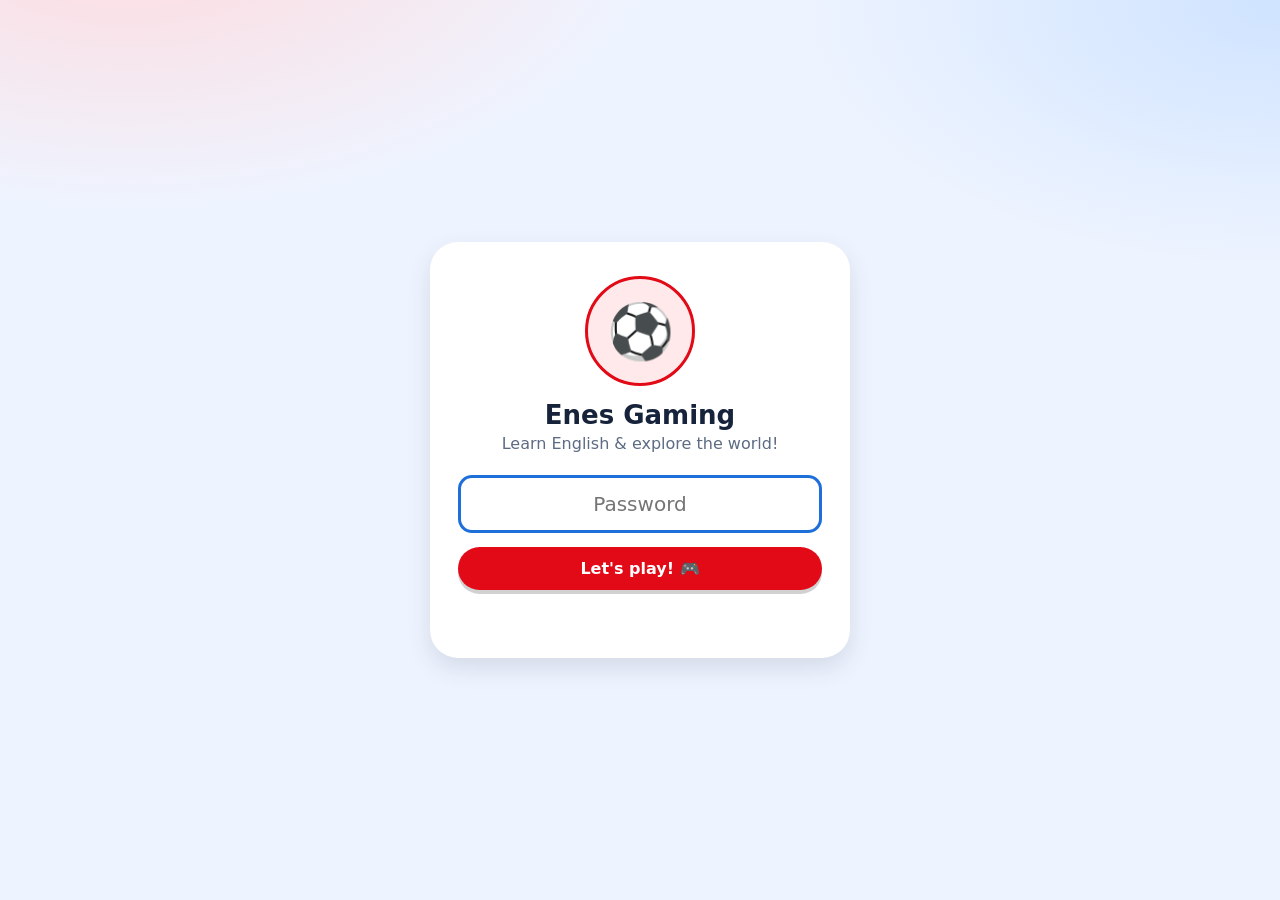
==== index.html @ 478f6887 "Add Enes Gaming: password-gated learning site with 3 games English vocabulary (Word Safari), flags &" ====
<!DOCTYPE html>
<html lang="en">
<head>
<meta charset="utf-8">
<meta name="viewport" content="width=device-width, initial-scale=1">
<title>Enes Gaming — Log in</title>
<link rel="icon" href="data:image/svg+xml,<svg xmlns='http://www.w3.org/2000/svg' viewBox='0 0 100 100'><text y='.9em' font-size='90'>🎮</text></svg>">
<link rel="stylesheet" href="assets/css/style.css">
</head>
<body>

<div class="login-wrap">
  <form class="login-card" id="loginForm" autocomplete="off">
    <img class="avatar" id="avatarImg" src="" alt="Player">
    <h1>Enes Gaming</h1>
    <p>Learn English &amp; explore the world!</p>

    <input type="password" id="pw" placeholder="Password" aria-label="Password" autofocus>
    <button class="btn red" type="submit" style="width:100%">Let's play! 🎮</button>

    <div class="error" id="err"></div>
  </form>
</div>

<script src="assets/js/config.js"></script>
<script src="assets/js/app.js"></script>
<script>
  // avatar with emoji fallback
  var img = document.getElementById("avatarImg");
  img.src = EG.cfg.avatar || "";
  img.onerror = function () {
    var d = document.createElement("div");
    d.className = "avatar";
    d.textContent = EG.cfg.avatarFallback || "🙂";
    img.replaceWith(d);
  };

  // already logged in? go straight in
  if (EG.Auth.isLoggedIn()) location.replace("hub.html");

  document.getElementById("loginForm").addEventListener("submit", function (e) {
    e.preventDefault();
    var pw = document.getElementById("pw").value;
    var err = document.getElementById("err");
    if (EG.Auth.check(pw)) {
      EG.Sound.good();
      EG.Auth.login();
      location.href = "hub.html";
    } else {
      err.textContent = "Oops! Wrong password. Try again 🔑";
      EG.Sound.bad();
      document.getElementById("pw").value = "";
      document.getElementById("pw").focus();
    }
  });
</script>
</body>
</html>
---- assets/css/style.css ----
/* ==================================================================
   Shared styles for Enes Gaming
   ================================================================== */
:root {
  --red: #e30a17;
  --red-dark: #b00812;
  --blue: #1e6fd9;
  --green: #2bb673;
  --yellow: #ffc531;
  --ink: #16233a;
  --muted: #5d6b83;
  --paper: #ffffff;
  --bg: #eef4ff;
  --line: #dbe4f5;
  --radius: 20px;
  --shadow: 0 10px 24px rgba(22, 35, 58, .12);
}

* { box-sizing: border-box; }

html, body { height: 100%; }

body {
  margin: 0;
  font-family: "Baloo 2", "Comic Sans MS", "Segoe UI", system-ui, sans-serif;
  color: var(--ink);
  background:
    radial-gradient(900px 500px at 10% -10%, #ffd9dc 0%, transparent 60%),
    radial-gradient(900px 500px at 100% 0%, #cfe3ff 0%, transparent 55%),
    var(--bg);
  min-height: 100%;
  -webkit-text-size-adjust: 100%;
}

.wrap {
  width: min(1000px, 94vw);
  margin: 0 auto;
  padding: 18px 0 60px;
}

/* ---------- top bar ---------- */
.topbar {
  display: flex;
  align-items: center;
  gap: 14px;
  padding: 12px 16px;
  background: var(--paper);
  border-radius: var(--radius);
  box-shadow: var(--shadow);
  margin-bottom: 22px;
}

.topbar h1 {
  font-size: 20px;
  margin: 0;
  flex: 1;
  line-height: 1.2;
}

.topbar h1 small {
  display: block;
  font-size: 13px;
  font-weight: 400;
  color: var(--muted);
}

.avatar {
  width: 52px;
  height: 52px;
  border-radius: 50%;
  object-fit: cover;
  border: 3px solid var(--red);
  background: #ffe9ea;
  display: grid;
  place-items: center;
  font-size: 26px;
  flex: none;
}

/* ---------- buttons ---------- */
.btn {
  font: inherit;
  font-weight: 700;
  border: none;
  cursor: pointer;
  padding: 12px 20px;
  border-radius: 999px;
  background: var(--blue);
  color: #fff;
  box-shadow: 0 4px 0 rgba(0, 0, 0, .18);
  transition: transform .08s ease, filter .15s ease;
  text-decoration: none;
  display: inline-block;
}

.btn:hover { filter: brightness(1.06); }
.btn:active { transform: translateY(3px); box-shadow: 0 1px 0 rgba(0, 0, 0, .18); }
.btn.red { background: var(--red); }
.btn.green { background: var(--green); }
.btn.ghost { background: #fff; color: var(--ink); box-shadow: 0 0 0 2px var(--line) inset; }

/* ---------- cards ---------- */
.card {
  background: var(--paper);
  border-radius: var(--radius);
  box-shadow: var(--shadow);
  padding: 22px;
}

.grid {
  display: grid;
  grid-template-columns: repeat(auto-fit, minmax(260px, 1fr));
  gap: 18px;
}

.game-card {
  background: var(--paper);
  border-radius: var(--radius);
  box-shadow: var(--shadow);
  padding: 22px;
  text-align: center;
  text-decoration: none;
  color: inherit;
  display: block;
  transition: transform .12s ease;
  border: 3px solid transparent;
}

.game-card:hover { transform: translateY(-4px); border-color: var(--yellow); }
.game-card .emoji { font-size: 54px; line-height: 1; }
.game-card h2 { margin: 10px 0 6px; font-size: 22px; }
.game-card p { margin: 0 0 14px; color: var(--muted); font-size: 15px; }
.game-card.soon { opacity: .55; pointer-events: none; }

/* ---------- score strip ---------- */
.hud {
  display: flex;
  gap: 10px;
  flex-wrap: wrap;
  align-items: center;
  margin-bottom: 18px;
}

.pill {
  background: #fff;
  border-radius: 999px;
  padding: 8px 16px;
  font-weight: 700;
  box-shadow: var(--shadow);
  font-size: 15px;
}

.bar {
  flex: 1;
  min-width: 120px;
  height: 14px;
  background: #fff;
  border-radius: 999px;
  overflow: hidden;
  box-shadow: var(--shadow);
}

.bar > i {
  display: block;
  height: 100%;
  width: 0;
  background: linear-gradient(90deg, var(--green), var(--yellow));
  transition: width .35s ease;
}

/* ---------- answer options ---------- */
.options {
  display: grid;
  grid-template-columns: repeat(auto-fit, minmax(200px, 1fr));
  gap: 14px;
  margin-top: 20px;
}

.opt {
  font: inherit;
  font-weight: 700;
  font-size: 20px;
  padding: 18px 10px;
  border-radius: 16px;
  border: 3px solid var(--line);
  background: #fff;
  cursor: pointer;
  transition: transform .08s ease, background .2s ease, border-color .2s ease;
}

.opt:hover:not(:disabled) { border-color: var(--blue); transform: translateY(-2px); }
.opt.correct { background: #d9f7e8; border-color: var(--green); }
.opt.wrong { background: #ffe0e2; border-color: var(--red); }
.opt:disabled { cursor: default; }

/* ---------- prompt area ---------- */
.prompt { text-align: center; }
.prompt .big-emoji { font-size: 92px; line-height: 1.1; }
.prompt h2 { margin: 8px 0 0; font-size: 26px; }
.prompt p.hint { color: var(--muted); margin: 6px 0 0; font-size: 16px; }

.flag-img {
  width: min(320px, 80%);
  border-radius: 12px;
  box-shadow: var(--shadow);
  border: 3px solid #fff;
}

/* ---------- feedback ---------- */
.feedback {
  text-align: center;
  font-size: 22px;
  font-weight: 800;
  min-height: 34px;
  margin-top: 16px;
}

.feedback.good { color: var(--green); }
.feedback.bad { color: var(--red); }

/* ---------- login ---------- */
.login-wrap {
  min-height: 100vh;
  display: grid;
  place-items: center;
  padding: 20px;
}

.login-card {
  background: var(--paper);
  border-radius: 28px;
  box-shadow: var(--shadow);
  padding: 34px 28px;
  width: min(420px, 92vw);
  text-align: center;
}

.login-card .avatar { width: 110px; height: 110px; font-size: 54px; margin: 0 auto 14px; }
.login-card h1 { margin: 0 0 4px; font-size: 26px; }
.login-card p { color: var(--muted); margin: 0 0 22px; }

.login-card input {
  font: inherit;
  font-size: 20px;
  width: 100%;
  padding: 14px 16px;
  border-radius: 14px;
  border: 3px solid var(--line);
  text-align: center;
  margin-bottom: 14px;
}

.login-card input:focus { outline: none; border-color: var(--blue); }

.error {
  color: var(--red);
  font-weight: 700;
  min-height: 24px;
  margin-top: 10px;
}

/* ---------- world map game ---------- */
.map-box {
  background: #cfe8ff;
  border-radius: 18px;
  padding: 8px;
  box-shadow: var(--shadow);
}

.map-box svg { width: 100%; height: auto; display: block; }

.continent {
  fill: #8ed08a;
  stroke: #ffffff;
  stroke-width: 2;
  cursor: pointer;
  transition: fill .15s ease;
}

.continent:hover { fill: #6fc06b; }
.continent.correct { fill: var(--green); }
.continent.wrong { fill: #ef8b90; }
.continent.locked { cursor: default; }

/* ---------- misc ---------- */
.center { text-align: center; }
.mt { margin-top: 20px; }
.footer-note { text-align: center; color: var(--muted); font-size: 13px; margin-top: 26px; }

@media (max-width: 520px) {
  .prompt .big-emoji { font-size: 72px; }
  .opt { font-size: 18px; padding: 16px 8px; }
}
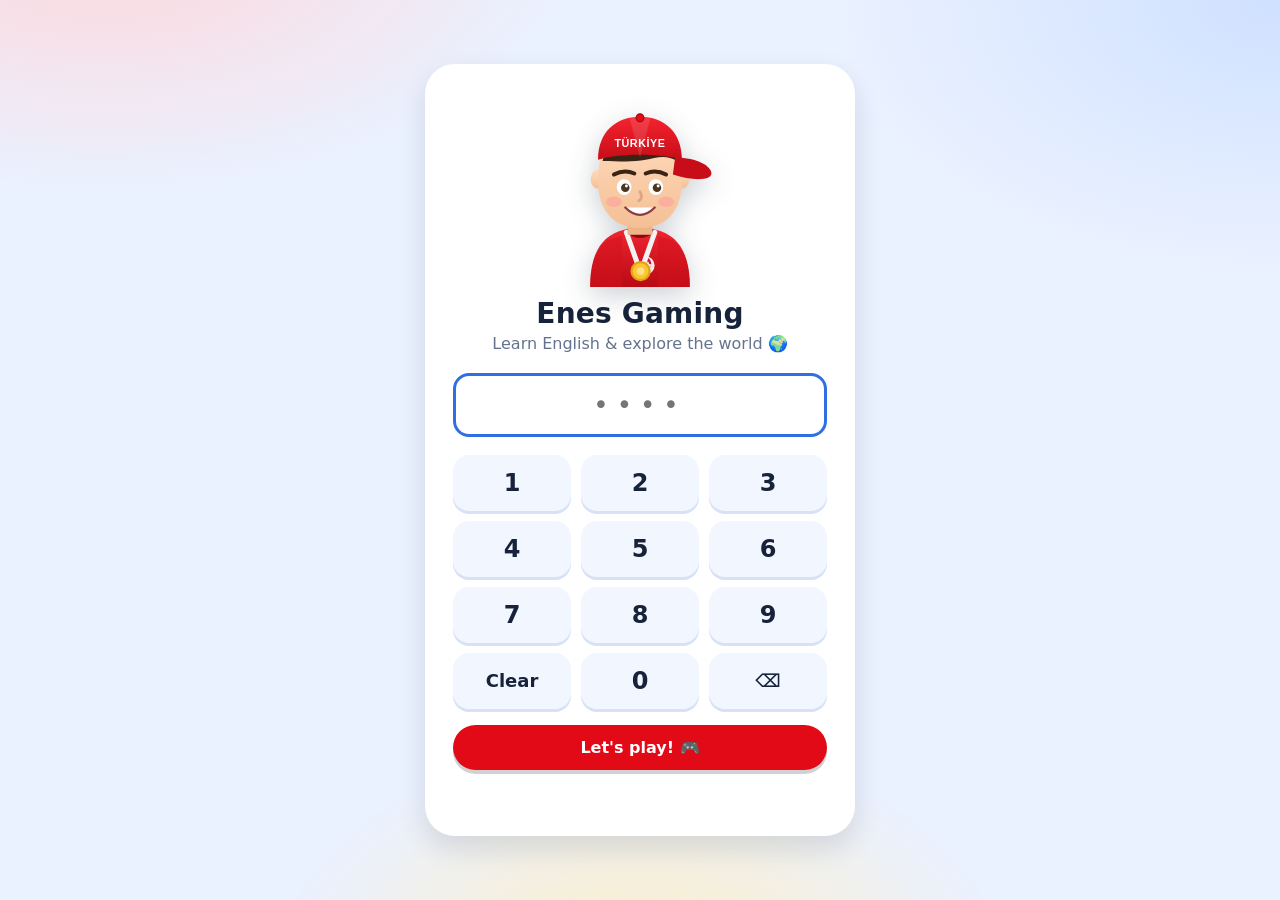
==== commit 52254257: "Real maps, progress tracking, mascot and a new Türkiye game - Maps now use real boundaries: Natural " ====
--- a/index.html
+++ b/index.html
@@ -11,13 +11,29 @@
 
 <div class="login-wrap">
   <form class="login-card" id="loginForm" autocomplete="off">
-    <img class="avatar" id="avatarImg" src="" alt="Player">
+    <img class="mascot lg" id="mascot" src="assets/img/mascot.svg" alt="Mascot">
     <h1>Enes Gaming</h1>
-    <p>Learn English &amp; explore the world!</p>
+    <p class="sub">Learn English &amp; explore the world 🌍</p>
 
-    <input type="password" id="pw" placeholder="Password" aria-label="Password" autofocus>
+    <input type="password" id="pw" inputmode="numeric" maxlength="8"
+           placeholder="••••" aria-label="Password" autofocus>
+
+    <div class="keypad" id="keypad">
+      <button type="button" data-k="1">1</button>
+      <button type="button" data-k="2">2</button>
+      <button type="button" data-k="3">3</button>
+      <button type="button" data-k="4">4</button>
+      <button type="button" data-k="5">5</button>
+      <button type="button" data-k="6">6</button>
+      <button type="button" data-k="7">7</button>
+      <button type="button" data-k="8">8</button>
+      <button type="button" data-k="9">9</button>
+      <button type="button" class="wide" data-k="clear">Clear</button>
+      <button type="button" data-k="0">0</button>
+      <button type="button" class="wide" data-k="del">⌫</button>
+    </div>
+
     <button class="btn red" type="submit" style="width:100%">Let's play! 🎮</button>
-
     <div class="error" id="err"></div>
   </form>
 </div>
@@ -25,32 +41,37 @@
 <script src="assets/js/config.js"></script>
 <script src="assets/js/app.js"></script>
 <script>
-  // avatar with emoji fallback
-  var img = document.getElementById("avatarImg");
-  img.src = EG.cfg.avatar || "";
-  img.onerror = function () {
-    var d = document.createElement("div");
-    d.className = "avatar";
-    d.textContent = EG.cfg.avatarFallback || "🙂";
-    img.replaceWith(d);
-  };
+  var pw = document.getElementById("pw");
+  var err = document.getElementById("err");
+  var mascot = document.getElementById("mascot");
 
-  // already logged in? go straight in
   if (EG.Auth.isLoggedIn()) location.replace("hub.html");
+
+  document.getElementById("keypad").addEventListener("click", function (e) {
+    var b = e.target.closest("button");
+    if (!b) return;
+    var k = b.dataset.k;
+    if (k === "clear") pw.value = "";
+    else if (k === "del") pw.value = pw.value.slice(0, -1);
+    else if (pw.value.length < 8) pw.value += k;
+    EG.Sound.init();
+    err.textContent = "";
+    pw.focus();
+  });
 
   document.getElementById("loginForm").addEventListener("submit", function (e) {
     e.preventDefault();
-    var pw = document.getElementById("pw").value;
-    var err = document.getElementById("err");
-    if (EG.Auth.check(pw)) {
+    if (EG.Auth.check(pw.value)) {
       EG.Sound.good();
+      mascot.classList.add("cheer");
       EG.Auth.login();
-      location.href = "hub.html";
+      setTimeout(function () { location.href = "hub.html"; }, 380);
     } else {
-      err.textContent = "Oops! Wrong password. Try again 🔑";
+      err.textContent = "Oops! Wrong password 🔑";
       EG.Sound.bad();
-      document.getElementById("pw").value = "";
-      document.getElementById("pw").focus();
+      mascot.classList.remove("sad"); void mascot.offsetWidth; mascot.classList.add("sad");
+      pw.value = "";
+      pw.focus();
     }
   });
 </script>
--- a/assets/css/style.css
+++ b/assets/css/style.css
@@ -1,42 +1,48 @@
 /* ==================================================================
-   Shared styles for Enes Gaming
+   Enes Gaming - shared styles
    ================================================================== */
 :root {
   --red: #e30a17;
   --red-dark: #b00812;
-  --blue: #1e6fd9;
-  --green: #2bb673;
+  --blue: #2f6fe4;
+  --purple: #7b5cf0;
+  --green: #22b573;
   --yellow: #ffc531;
+  --orange: #ff8a3d;
   --ink: #16233a;
-  --muted: #5d6b83;
+  --muted: #64738d;
   --paper: #ffffff;
-  --bg: #eef4ff;
-  --line: #dbe4f5;
-  --radius: 20px;
-  --shadow: 0 10px 24px rgba(22, 35, 58, .12);
+  --bg: #eaf1ff;
+  --line: #dde5f5;
+  --radius: 22px;
+  --shadow: 0 12px 28px rgba(22, 35, 58, .13);
+  --shadow-sm: 0 6px 14px rgba(22, 35, 58, .10);
 }
 
 * { box-sizing: border-box; }
 
+/* elements with the hidden attribute must always stay hidden, even when a
+   rule below gives them display:grid / display:flex */
+[hidden] { display: none !important; }
 html, body { height: 100%; }
 
 body {
   margin: 0;
-  font-family: "Baloo 2", "Comic Sans MS", "Segoe UI", system-ui, sans-serif;
+  font-family: "Baloo 2", "Fredoka", "Comic Sans MS", "Segoe UI", system-ui, sans-serif;
   color: var(--ink);
   background:
-    radial-gradient(900px 500px at 10% -10%, #ffd9dc 0%, transparent 60%),
-    radial-gradient(900px 500px at 100% 0%, #cfe3ff 0%, transparent 55%),
+    radial-gradient(760px 420px at 8% -8%, #ffd6da 0%, transparent 62%),
+    radial-gradient(760px 460px at 100% 0%, #cfe1ff 0%, transparent 58%),
+    radial-gradient(620px 420px at 50% 110%, #ffeec2 0%, transparent 60%),
     var(--bg);
+  background-attachment: fixed;
   min-height: 100%;
   -webkit-text-size-adjust: 100%;
 }
 
-.wrap {
-  width: min(1000px, 94vw);
-  margin: 0 auto;
-  padding: 18px 0 60px;
-}
+.wrap { width: min(1040px, 94vw); margin: 0 auto; padding: 18px 0 60px; }
+
+h1, h2, h3 { letter-spacing: .2px; }
 
 /* ---------- top bar ---------- */
 .topbar {
@@ -44,46 +50,97 @@
   align-items: center;
   gap: 14px;
   padding: 12px 16px;
-  background: var(--paper);
+  background: rgba(255, 255, 255, .92);
+  backdrop-filter: blur(6px);
   border-radius: var(--radius);
   box-shadow: var(--shadow);
-  margin-bottom: 22px;
-}
-
-.topbar h1 {
-  font-size: 20px;
-  margin: 0;
-  flex: 1;
-  line-height: 1.2;
-}
-
-.topbar h1 small {
-  display: block;
-  font-size: 13px;
-  font-weight: 400;
-  color: var(--muted);
-}
+  margin-bottom: 20px;
+  position: sticky;
+  top: 10px;
+  z-index: 20;
+}
+
+.topbar h1 { font-size: 20px; margin: 0; flex: 1; line-height: 1.2; }
+.topbar h1 small { display: block; font-size: 13px; font-weight: 400; color: var(--muted); }
+.topbar .btn { padding: 10px 16px; font-size: 14px; }
 
 .avatar {
-  width: 52px;
-  height: 52px;
+  width: 54px; height: 54px;
   border-radius: 50%;
   object-fit: cover;
+  object-position: 50% 18%;
   border: 3px solid var(--red);
   background: #ffe9ea;
-  display: grid;
-  place-items: center;
+  display: grid; place-items: center;
   font-size: 26px;
   flex: none;
 }
 
+/* ---------- mascot ---------- */
+.mascot {
+  width: 130px;
+  filter: drop-shadow(0 8px 14px rgba(22, 35, 58, .22));
+  animation: bob 3.4s ease-in-out infinite;
+  user-select: none;
+  -webkit-user-drag: none;
+}
+
+.mascot.lg { width: 170px; }
+.mascot.cheer { animation: cheer .7s ease; }
+.mascot.sad { animation: shake .5s ease; }
+
+@keyframes bob { 0%, 100% { transform: translateY(0); } 50% { transform: translateY(-9px); } }
+@keyframes cheer {
+  0% { transform: scale(1) rotate(0); }
+  30% { transform: scale(1.12) rotate(-6deg); }
+  60% { transform: scale(1.12) rotate(6deg); }
+  100% { transform: scale(1) rotate(0); }
+}
+@keyframes shake {
+  0%, 100% { transform: translateX(0); }
+  25% { transform: translateX(-8px) rotate(-3deg); }
+  75% { transform: translateX(8px) rotate(3deg); }
+}
+
+@media (prefers-reduced-motion: reduce) {
+  .mascot, .mascot.cheer, .mascot.sad { animation: none; }
+}
+
+.speech {
+  position: relative;
+  background: #fff;
+  border: 3px solid var(--line);
+  border-radius: 18px;
+  padding: 12px 16px;
+  font-weight: 700;
+  font-size: 17px;
+  box-shadow: var(--shadow-sm);
+  max-width: 320px;
+}
+
+.speech::after {
+  content: "";
+  position: absolute;
+  left: -13px; top: 26px;
+  border: 10px solid transparent;
+  border-right-color: #fff;
+}
+
+.speech::before {
+  content: "";
+  position: absolute;
+  left: -18px; top: 25px;
+  border: 11px solid transparent;
+  border-right-color: var(--line);
+}
+
+.mascot-row { display: flex; align-items: center; gap: 16px; justify-content: center; flex-wrap: wrap; }
+
 /* ---------- buttons ---------- */
 .btn {
-  font: inherit;
-  font-weight: 700;
-  border: none;
-  cursor: pointer;
-  padding: 12px 20px;
+  font: inherit; font-weight: 800;
+  border: none; cursor: pointer;
+  padding: 13px 22px;
   border-radius: 999px;
   background: var(--blue);
   color: #fff;
@@ -93,25 +150,20 @@
   display: inline-block;
 }
 
-.btn:hover { filter: brightness(1.06); }
+.btn:hover { filter: brightness(1.07); }
 .btn:active { transform: translateY(3px); box-shadow: 0 1px 0 rgba(0, 0, 0, .18); }
 .btn.red { background: var(--red); }
 .btn.green { background: var(--green); }
-.btn.ghost { background: #fff; color: var(--ink); box-shadow: 0 0 0 2px var(--line) inset; }
+.btn.yellow { background: var(--yellow); color: #4a3200; }
+.btn.ghost { background: #fff; color: var(--ink); box-shadow: 0 0 0 2px var(--line) inset, 0 3px 0 rgba(0,0,0,.06); }
+.btn.sm { padding: 9px 16px; font-size: 14px; }
 
 /* ---------- cards ---------- */
-.card {
-  background: var(--paper);
-  border-radius: var(--radius);
-  box-shadow: var(--shadow);
-  padding: 22px;
-}
-
-.grid {
-  display: grid;
-  grid-template-columns: repeat(auto-fit, minmax(260px, 1fr));
-  gap: 18px;
-}
+.card { background: var(--paper); border-radius: var(--radius); box-shadow: var(--shadow); padding: 24px; }
+.card + .card { margin-top: 18px; }
+.card h3 { margin: 0 0 14px; font-size: 19px; }
+
+.grid { display: grid; grid-template-columns: repeat(auto-fit, minmax(250px, 1fr)); gap: 18px; }
 
 .game-card {
   background: var(--paper);
@@ -122,64 +174,46 @@
   text-decoration: none;
   color: inherit;
   display: block;
-  transition: transform .12s ease;
-  border: 3px solid transparent;
-}
-
-.game-card:hover { transform: translateY(-4px); border-color: var(--yellow); }
-.game-card .emoji { font-size: 54px; line-height: 1; }
-.game-card h2 { margin: 10px 0 6px; font-size: 22px; }
-.game-card p { margin: 0 0 14px; color: var(--muted); font-size: 15px; }
+  transition: transform .14s ease, box-shadow .14s ease;
+  border-top: 7px solid var(--blue);
+  position: relative;
+  overflow: hidden;
+}
+
+.game-card:hover { transform: translateY(-5px); box-shadow: 0 18px 34px rgba(22, 35, 58, .18); }
+.game-card .emoji { font-size: 56px; line-height: 1; }
+.game-card h2 { margin: 8px 0 6px; font-size: 22px; }
+.game-card p { margin: 0 0 14px; color: var(--muted); font-size: 15px; min-height: 44px; }
 .game-card.soon { opacity: .55; pointer-events: none; }
-
-/* ---------- score strip ---------- */
-.hud {
-  display: flex;
-  gap: 10px;
-  flex-wrap: wrap;
-  align-items: center;
-  margin-bottom: 18px;
-}
+.game-card.c-word { border-top-color: var(--orange); }
+.game-card.c-flag { border-top-color: var(--red); }
+.game-card.c-map { border-top-color: var(--green); }
+.game-card.c-stats { border-top-color: var(--purple); }
+
+.mini-stats { font-size: 13px; color: var(--muted); margin-top: 12px; }
+.mini-stats b { color: var(--ink); }
+
+/* ---------- HUD ---------- */
+.hud { display: flex; gap: 10px; flex-wrap: wrap; align-items: center; margin-bottom: 18px; }
 
 .pill {
   background: #fff;
   border-radius: 999px;
-  padding: 8px 16px;
-  font-weight: 700;
-  box-shadow: var(--shadow);
+  padding: 9px 16px;
+  font-weight: 800;
+  box-shadow: var(--shadow-sm);
   font-size: 15px;
-}
-
-.bar {
-  flex: 1;
-  min-width: 120px;
-  height: 14px;
-  background: #fff;
-  border-radius: 999px;
-  overflow: hidden;
-  box-shadow: var(--shadow);
-}
-
-.bar > i {
-  display: block;
-  height: 100%;
-  width: 0;
-  background: linear-gradient(90deg, var(--green), var(--yellow));
-  transition: width .35s ease;
-}
-
-/* ---------- answer options ---------- */
-.options {
-  display: grid;
-  grid-template-columns: repeat(auto-fit, minmax(200px, 1fr));
-  gap: 14px;
-  margin-top: 20px;
-}
+  white-space: nowrap;
+}
+
+.bar { flex: 1; min-width: 130px; height: 14px; background: #fff; border-radius: 999px; overflow: hidden; box-shadow: var(--shadow-sm); }
+.bar > i { display: block; height: 100%; width: 0; background: linear-gradient(90deg, var(--green), var(--yellow)); transition: width .35s ease; }
+
+/* ---------- answers ---------- */
+.options { display: grid; grid-template-columns: repeat(auto-fit, minmax(200px, 1fr)); gap: 14px; margin-top: 20px; }
 
 .opt {
-  font: inherit;
-  font-weight: 700;
-  font-size: 20px;
+  font: inherit; font-weight: 800; font-size: 20px;
   padding: 18px 10px;
   border-radius: 16px;
   border: 3px solid var(--line);
@@ -193,101 +227,184 @@
 .opt.wrong { background: #ffe0e2; border-color: var(--red); }
 .opt:disabled { cursor: default; }
 
-/* ---------- prompt area ---------- */
+/* ---------- prompt ---------- */
 .prompt { text-align: center; }
-.prompt .big-emoji { font-size: 92px; line-height: 1.1; }
+.prompt .big-emoji { font-size: 96px; line-height: 1.1; animation: pop .3s ease; }
 .prompt h2 { margin: 8px 0 0; font-size: 26px; }
 .prompt p.hint { color: var(--muted); margin: 6px 0 0; font-size: 16px; }
 
-.flag-img {
-  width: min(320px, 80%);
-  border-radius: 12px;
-  box-shadow: var(--shadow);
-  border: 3px solid #fff;
-}
-
-/* ---------- feedback ---------- */
-.feedback {
-  text-align: center;
-  font-size: 22px;
-  font-weight: 800;
-  min-height: 34px;
-  margin-top: 16px;
-}
-
+@keyframes pop { from { transform: scale(.6); opacity: 0; } to { transform: scale(1); opacity: 1; } }
+
+.flag-img { width: min(300px, 78%); border-radius: 12px; box-shadow: var(--shadow); border: 3px solid #fff; animation: pop .3s ease; }
+
+.feedback { text-align: center; font-size: 21px; font-weight: 800; min-height: 32px; margin-top: 16px; }
 .feedback.good { color: var(--green); }
 .feedback.bad { color: var(--red); }
 
 /* ---------- login ---------- */
-.login-wrap {
-  min-height: 100vh;
-  display: grid;
-  place-items: center;
-  padding: 20px;
-}
+.login-wrap { min-height: 100vh; display: grid; place-items: center; padding: 20px; }
 
 .login-card {
   background: var(--paper);
-  border-radius: 28px;
+  border-radius: 30px;
   box-shadow: var(--shadow);
-  padding: 34px 28px;
-  width: min(420px, 92vw);
+  padding: 30px 28px 34px;
+  width: min(430px, 92vw);
   text-align: center;
 }
 
-.login-card .avatar { width: 110px; height: 110px; font-size: 54px; margin: 0 auto 14px; }
-.login-card h1 { margin: 0 0 4px; font-size: 26px; }
-.login-card p { color: var(--muted); margin: 0 0 22px; }
+.login-card h1 { margin: 6px 0 4px; font-size: 28px; }
+.login-card p.sub { color: var(--muted); margin: 0 0 20px; }
 
 .login-card input {
-  font: inherit;
-  font-size: 20px;
-  width: 100%;
-  padding: 14px 16px;
-  border-radius: 14px;
-  border: 3px solid var(--line);
-  text-align: center;
-  margin-bottom: 14px;
+  font: inherit; font-size: 26px; letter-spacing: 8px;
+  width: 100%; padding: 14px 16px;
+  border-radius: 16px; border: 3px solid var(--line);
+  text-align: center; margin-bottom: 14px;
 }
 
 .login-card input:focus { outline: none; border-color: var(--blue); }
 
-.error {
-  color: var(--red);
-  font-weight: 700;
-  min-height: 24px;
-  margin-top: 10px;
-}
-
-/* ---------- world map game ---------- */
+.keypad { display: grid; grid-template-columns: repeat(3, 1fr); gap: 10px; margin: 4px 0 16px; }
+
+.keypad button {
+  font: inherit; font-size: 24px; font-weight: 800;
+  padding: 14px 0;
+  border-radius: 16px;
+  border: none;
+  background: #f2f6ff;
+  color: var(--ink);
+  cursor: pointer;
+  box-shadow: 0 3px 0 #d7e2f7;
+  transition: transform .07s ease;
+}
+
+.keypad button:active { transform: translateY(3px); box-shadow: none; }
+.keypad button.wide { grid-column: span 1; font-size: 18px; }
+
+.error { color: var(--red); font-weight: 800; min-height: 24px; margin-top: 8px; }
+
+/* ---------- maps (real boundaries, drawn from GeoJSON) ---------- */
 .map-box {
-  background: #cfe8ff;
+  background: linear-gradient(180deg, #d8ecff, #b9d8ff);
   border-radius: 18px;
   padding: 8px;
   box-shadow: var(--shadow);
-}
-
-.map-box svg { width: 100%; height: auto; display: block; }
-
-.continent {
+  position: relative;
+}
+
+.map-box svg { width: 100%; height: auto; display: block; touch-action: manipulation; }
+
+.map-loading { text-align: center; color: var(--muted); padding: 40px 0; font-weight: 700; }
+
+.land {
   fill: #8ed08a;
   stroke: #ffffff;
-  stroke-width: 2;
+  stroke-width: .7;
+  stroke-linejoin: round;
   cursor: pointer;
   transition: fill .15s ease;
 }
 
-.continent:hover { fill: #6fc06b; }
-.continent.correct { fill: var(--green); }
-.continent.wrong { fill: #ef8b90; }
-.continent.locked { cursor: default; }
+.land:hover { fill: #63bd63; }
+.land.correct { fill: var(--green); }
+.land.wrong { fill: #e8747c; }
+.land.target { fill: var(--yellow); stroke: #b47c00; stroke-width: 1.2; }
+.land.locked { cursor: default; }
+.map-box.locked .land { cursor: default; }
+.map-box.locked .land:hover { fill: #8ed08a; }
+.map-box.locked .land.correct:hover { fill: var(--green); }
+.map-box.locked .land.wrong:hover { fill: #e8747c; }
+.map-box.locked .land.target:hover { fill: var(--yellow); }
+
+/* provinces are small, so they need thinner lines */
+.map-box.provinces .land { stroke-width: .45; fill: #9ad39a; }
+.map-box.provinces .land:hover { fill: #63bd63; }
+.map-box.provinces .land.correct { fill: var(--green); }
+.map-box.provinces .land.wrong { fill: #e8747c; }
+.map-box.provinces .land.target { fill: var(--yellow); }
+
+.map-credit { font-size: 11px; color: var(--muted); text-align: right; padding: 4px 8px 0; }
+
+/* ---------- stats page ---------- */
+.tiles { display: grid; grid-template-columns: repeat(auto-fit, minmax(150px, 1fr)); gap: 14px; }
+
+.tile {
+  background: #fff;
+  border-radius: 18px;
+  padding: 16px;
+  box-shadow: var(--shadow-sm);
+  text-align: center;
+  border-bottom: 5px solid var(--blue);
+}
+
+.tile .v { font-size: 28px; font-weight: 800; line-height: 1.1; }
+.tile .k { font-size: 13px; color: var(--muted); margin-top: 4px; }
+.tile.t2 { border-bottom-color: var(--green); }
+.tile.t3 { border-bottom-color: var(--orange); }
+.tile.t4 { border-bottom-color: var(--purple); }
+.tile.t5 { border-bottom-color: var(--red); }
+
+/* per-day chart */
+.chart { display: flex; align-items: flex-end; gap: 10px; height: 170px; padding-top: 10px; }
+.chart .col { flex: 1; display: flex; flex-direction: column; align-items: center; gap: 6px; height: 100%; justify-content: flex-end; }
+.chart .col span.val { font-size: 12px; color: var(--muted); font-weight: 700; }
+.chart .col i { display: block; width: 100%; max-width: 46px; border-radius: 10px 10px 4px 4px; background: linear-gradient(180deg, #6fa8ff, var(--blue)); min-height: 4px; transition: height .4s ease; }
+.chart .col span.lbl { font-size: 12px; color: var(--muted); font-weight: 700; }
+.chart .col.today i { background: linear-gradient(180deg, #ffd36f, var(--orange)); }
+
+/* score history line */
+.spark { width: 100%; height: 130px; }
+
+/* per game rows */
+.gamestat { display: flex; align-items: center; gap: 14px; padding: 12px 0; border-bottom: 2px dashed var(--line); }
+.gamestat:last-child { border-bottom: none; }
+.gamestat .ge { font-size: 34px; width: 44px; text-align: center; }
+.gamestat .gname { flex: 1; min-width: 120px; }
+.gamestat .gname b { display: block; font-size: 17px; }
+.gamestat .gname small { color: var(--muted); }
+.gamestat .gnum { text-align: center; min-width: 68px; }
+.gamestat .gnum b { display: block; font-size: 18px; }
+.gamestat .gnum small { color: var(--muted); font-size: 12px; }
+
+/* badges */
+.badges { display: grid; grid-template-columns: repeat(auto-fit, minmax(140px, 1fr)); gap: 12px; }
+
+.badge {
+  text-align: center;
+  padding: 14px 10px;
+  border-radius: 16px;
+  background: #f4f7ff;
+  border: 3px dashed var(--line);
+  opacity: .55;
+  filter: grayscale(1);
+}
+
+.badge.done { opacity: 1; filter: none; background: #fff8e2; border: 3px solid var(--yellow); box-shadow: var(--shadow-sm); }
+.badge .be { font-size: 34px; }
+.badge b { display: block; font-size: 15px; margin-top: 4px; }
+.badge small { color: var(--muted); font-size: 12px; }
+
+/* history table */
+.hist { width: 100%; border-collapse: collapse; font-size: 15px; }
+.hist th { text-align: left; color: var(--muted); font-size: 13px; padding: 6px 8px; }
+.hist td { padding: 9px 8px; border-top: 2px solid var(--line); }
+.hist td.score b { color: var(--green); }
+.hist .tag { background: #f2f6ff; border-radius: 999px; padding: 3px 10px; font-size: 13px; font-weight: 700; }
+
+/* ---------- confetti ---------- */
+#confetti { position: fixed; inset: 0; pointer-events: none; z-index: 60; }
 
 /* ---------- misc ---------- */
 .center { text-align: center; }
 .mt { margin-top: 20px; }
+.row { display: flex; gap: 10px; flex-wrap: wrap; align-items: center; }
 .footer-note { text-align: center; color: var(--muted); font-size: 13px; margin-top: 26px; }
-
-@media (max-width: 520px) {
-  .prompt .big-emoji { font-size: 72px; }
+.empty { text-align: center; color: var(--muted); padding: 22px 0; }
+
+@media (max-width: 560px) {
+  .prompt .big-emoji { font-size: 74px; }
   .opt { font-size: 18px; padding: 16px 8px; }
-}
+  .topbar h1 { font-size: 17px; }
+  .mascot { width: 100px; }
+}
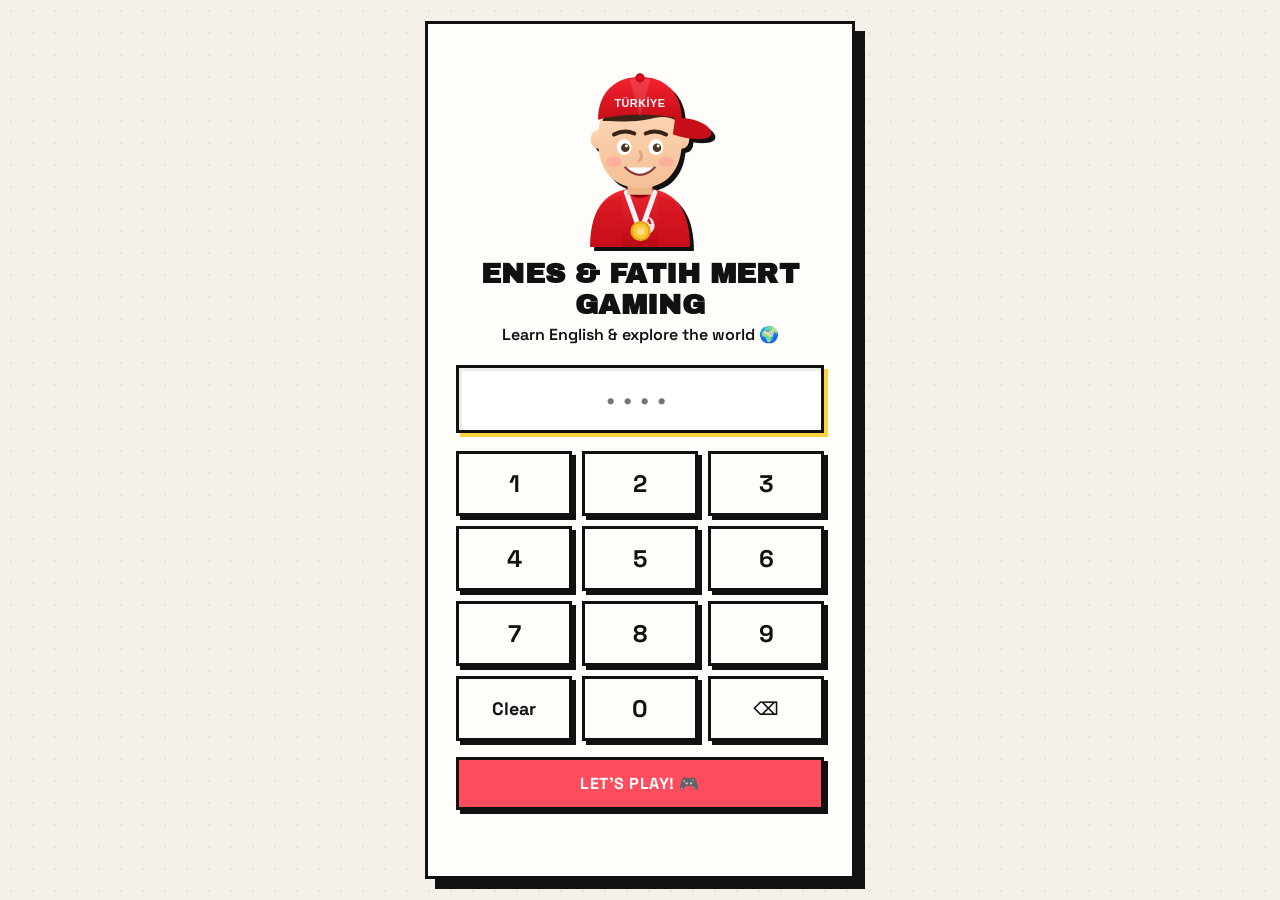
==== commit c793ecd3: "Neobrutalist redesign and rebrand to Enes & Fatih Mert Gaming Visual-only restyle: thick black borde" ====
--- a/index.html
+++ b/index.html
@@ -3,16 +3,19 @@
 <head>
 <meta charset="utf-8">
 <meta name="viewport" content="width=device-width, initial-scale=1">
-<title>Enes Gaming — Log in</title>
+<title>Enes &amp; Fatih Mert Gaming — Log in</title>
 <link rel="icon" href="data:image/svg+xml,<svg xmlns='http://www.w3.org/2000/svg' viewBox='0 0 100 100'><text y='.9em' font-size='90'>🎮</text></svg>">
 <link rel="stylesheet" href="assets/css/style.css">
+<link rel="preconnect" href="https://fonts.googleapis.com">
+<link rel="preconnect" href="https://fonts.gstatic.com" crossorigin>
+<link href="https://fonts.googleapis.com/css2?family=Archivo+Black&family=Space+Grotesk:wght@400;600;700&display=swap" rel="stylesheet">
 </head>
 <body>
 
 <div class="login-wrap">
   <form class="login-card" id="loginForm" autocomplete="off">
     <img class="mascot lg" id="mascot" src="assets/img/mascot.svg" alt="Mascot">
-    <h1>Enes Gaming</h1>
+    <h1>Enes &amp; Fatih Mert Gaming</h1>
     <p class="sub">Learn English &amp; explore the world 🌍</p>
 
     <input type="password" id="pw" inputmode="numeric" maxlength="8"
--- a/assets/css/style.css
+++ b/assets/css/style.css
@@ -1,22 +1,27 @@
 /* ==================================================================
-   Enes Gaming - shared styles
+   Enes & Fatih Mert Gaming - shared styles (NEOBRUTALISM)
+   Thick black borders, hard offset shadows, flat loud colors,
+   chunky display font. Visuals only - layout & behavior unchanged.
    ================================================================== */
 :root {
-  --red: #e30a17;
-  --red-dark: #b00812;
+  --red: #ff4d5e;
+  --red-dark: #d92c3c;
   --blue: #2f6fe4;
-  --purple: #7b5cf0;
-  --green: #22b573;
-  --yellow: #ffc531;
+  --purple: #a78bfa;
+  --green: #2dd881;
+  --yellow: #ffd23f;
   --orange: #ff8a3d;
-  --ink: #16233a;
-  --muted: #64738d;
-  --paper: #ffffff;
-  --bg: #eaf1ff;
-  --line: #dde5f5;
-  --radius: 22px;
-  --shadow: 0 12px 28px rgba(22, 35, 58, .13);
-  --shadow-sm: 0 6px 14px rgba(22, 35, 58, .10);
+  --pink: #ff90e8;
+  --ink: #111111;
+  --muted: #555555;
+  --paper: #fffdfa;
+  --bg: #f5f0e8;
+  --line: #111111;
+  --black: #111111;
+  --radius: 0px;
+  --shadow: 6px 6px 0 var(--black);
+  --shadow-sm: 4px 4px 0 var(--black);
+  --brut-border: 3px solid var(--black);
 }
 
 * { box-sizing: border-box; }
@@ -28,21 +33,23 @@
 
 body {
   margin: 0;
-  font-family: "Baloo 2", "Fredoka", "Comic Sans MS", "Segoe UI", system-ui, sans-serif;
+  font-family: "Space Grotesk", "Baloo 2", "Comic Sans MS", system-ui, sans-serif;
   color: var(--ink);
-  background:
-    radial-gradient(760px 420px at 8% -8%, #ffd6da 0%, transparent 62%),
-    radial-gradient(760px 460px at 100% 0%, #cfe1ff 0%, transparent 58%),
-    radial-gradient(620px 420px at 50% 110%, #ffeec2 0%, transparent 60%),
-    var(--bg);
-  background-attachment: fixed;
+  background-color: var(--bg);
+  background-image:
+    radial-gradient(rgba(17, 17, 17, .07) 1.4px, transparent 1.4px);
+  background-size: 22px 22px;
   min-height: 100%;
   -webkit-text-size-adjust: 100%;
 }
 
 .wrap { width: min(1040px, 94vw); margin: 0 auto; padding: 18px 0 60px; }
 
-h1, h2, h3 { letter-spacing: .2px; }
+h1, h2, h3 {
+  font-family: "Archivo Black", "Space Grotesk", sans-serif;
+  letter-spacing: .3px;
+  text-transform: uppercase;
+}
 
 /* ---------- top bar ---------- */
 .topbar {
@@ -50,8 +57,8 @@
   align-items: center;
   gap: 14px;
   padding: 12px 16px;
-  background: rgba(255, 255, 255, .92);
-  backdrop-filter: blur(6px);
+  background: var(--yellow);
+  border: var(--brut-border);
   border-radius: var(--radius);
   box-shadow: var(--shadow);
   margin-bottom: 20px;
@@ -60,17 +67,17 @@
   z-index: 20;
 }
 
-.topbar h1 { font-size: 20px; margin: 0; flex: 1; line-height: 1.2; }
-.topbar h1 small { display: block; font-size: 13px; font-weight: 400; color: var(--muted); }
+.topbar h1 { font-size: 19px; margin: 0; flex: 1; line-height: 1.2; }
+.topbar h1 small { display: block; font-size: 13px; font-weight: 400; color: var(--ink); text-transform: none; letter-spacing: 0; }
 .topbar .btn { padding: 10px 16px; font-size: 14px; }
 
 .avatar {
   width: 54px; height: 54px;
-  border-radius: 50%;
+  border-radius: 0;
   object-fit: cover;
   object-position: 50% 18%;
-  border: 3px solid var(--red);
-  background: #ffe9ea;
+  border: var(--brut-border);
+  background: var(--paper);
   display: grid; place-items: center;
   font-size: 26px;
   flex: none;
@@ -79,7 +86,7 @@
 /* ---------- mascot ---------- */
 .mascot {
   width: 130px;
-  filter: drop-shadow(0 8px 14px rgba(22, 35, 58, .22));
+  filter: drop-shadow(4px 4px 0 var(--black));
   animation: bob 3.4s ease-in-out infinite;
   user-select: none;
   -webkit-user-drag: none;
@@ -108,9 +115,9 @@
 
 .speech {
   position: relative;
-  background: #fff;
-  border: 3px solid var(--line);
-  border-radius: 18px;
+  background: var(--paper);
+  border: var(--brut-border);
+  border-radius: 0;
   padding: 12px 16px;
   font-weight: 700;
   font-size: 17px;
@@ -121,17 +128,18 @@
 .speech::after {
   content: "";
   position: absolute;
-  left: -13px; top: 26px;
+  left: -26px; top: 26px;
   border: 10px solid transparent;
-  border-right-color: #fff;
+  border-right-color: var(--paper);
+  z-index: 1;
 }
 
 .speech::before {
   content: "";
   position: absolute;
-  left: -18px; top: 25px;
+  left: -30px; top: 25px;
   border: 11px solid transparent;
-  border-right-color: var(--line);
+  border-right-color: var(--black);
 }
 
 .mascot-row { display: flex; align-items: center; gap: 16px; justify-content: center; flex-wrap: wrap; }
@@ -139,34 +147,44 @@
 /* ---------- buttons ---------- */
 .btn {
   font: inherit; font-weight: 800;
-  border: none; cursor: pointer;
+  border: var(--brut-border);
+  cursor: pointer;
   padding: 13px 22px;
-  border-radius: 999px;
+  border-radius: 0;
   background: var(--blue);
   color: #fff;
-  box-shadow: 0 4px 0 rgba(0, 0, 0, .18);
-  transition: transform .08s ease, filter .15s ease;
+  box-shadow: 4px 4px 0 var(--black);
+  transition: transform .06s ease, box-shadow .06s ease;
   text-decoration: none;
   display: inline-block;
-}
-
-.btn:hover { filter: brightness(1.07); }
-.btn:active { transform: translateY(3px); box-shadow: 0 1px 0 rgba(0, 0, 0, .18); }
+  text-transform: uppercase;
+  letter-spacing: .5px;
+}
+
+.btn:hover { transform: translate(-1px, -1px); box-shadow: 5px 5px 0 var(--black); }
+.btn:active { transform: translate(4px, 4px); box-shadow: 0 0 0 var(--black); }
 .btn.red { background: var(--red); }
-.btn.green { background: var(--green); }
-.btn.yellow { background: var(--yellow); color: #4a3200; }
-.btn.ghost { background: #fff; color: var(--ink); box-shadow: 0 0 0 2px var(--line) inset, 0 3px 0 rgba(0,0,0,.06); }
+.btn.green { background: var(--green); color: var(--ink); }
+.btn.yellow { background: var(--yellow); color: var(--ink); }
+.btn.ghost { background: var(--paper); color: var(--ink); }
 .btn.sm { padding: 9px 16px; font-size: 14px; }
 
 /* ---------- cards ---------- */
-.card { background: var(--paper); border-radius: var(--radius); box-shadow: var(--shadow); padding: 24px; }
+.card {
+  background: var(--paper);
+  border: var(--brut-border);
+  border-radius: var(--radius);
+  box-shadow: var(--shadow);
+  padding: 24px;
+}
 .card + .card { margin-top: 18px; }
 .card h3 { margin: 0 0 14px; font-size: 19px; }
 
-.grid { display: grid; grid-template-columns: repeat(auto-fit, minmax(250px, 1fr)); gap: 18px; }
+.grid { display: grid; grid-template-columns: repeat(auto-fit, minmax(250px, 1fr)); gap: 22px; }
 
 .game-card {
   background: var(--paper);
+  border: var(--brut-border);
   border-radius: var(--radius);
   box-shadow: var(--shadow);
   padding: 22px;
@@ -174,31 +192,42 @@
   text-decoration: none;
   color: inherit;
   display: block;
-  transition: transform .14s ease, box-shadow .14s ease;
-  border-top: 7px solid var(--blue);
+  transition: transform .1s ease, box-shadow .1s ease;
+  border-top: var(--brut-border);
   position: relative;
   overflow: hidden;
 }
 
-.game-card:hover { transform: translateY(-5px); box-shadow: 0 18px 34px rgba(22, 35, 58, .18); }
-.game-card .emoji { font-size: 56px; line-height: 1; }
-.game-card h2 { margin: 8px 0 6px; font-size: 22px; }
+.game-card::before {
+  content: "";
+  position: absolute;
+  top: 0; left: 0; right: 0;
+  height: 10px;
+  background: var(--accent, var(--blue));
+  border-bottom: var(--brut-border);
+}
+
+.game-card:hover { transform: translate(-2px, -2px); box-shadow: 9px 9px 0 var(--black); }
+.game-card:active { transform: translate(4px, 4px); box-shadow: 0 0 0 var(--black); }
+.game-card .emoji { font-size: 56px; line-height: 1; margin-top: 6px; }
+.game-card h2 { margin: 8px 0 6px; font-size: 20px; }
 .game-card p { margin: 0 0 14px; color: var(--muted); font-size: 15px; min-height: 44px; }
 .game-card.soon { opacity: .55; pointer-events: none; }
-.game-card.c-word { border-top-color: var(--orange); }
-.game-card.c-flag { border-top-color: var(--red); }
-.game-card.c-map { border-top-color: var(--green); }
-.game-card.c-stats { border-top-color: var(--purple); }
-
-.mini-stats { font-size: 13px; color: var(--muted); margin-top: 12px; }
+.game-card.c-word { --accent: var(--orange); }
+.game-card.c-flag { --accent: var(--red); }
+.game-card.c-map { --accent: var(--green); }
+.game-card.c-stats { --accent: var(--pink); }
+
+.mini-stats { font-size: 13px; color: var(--ink); margin-top: 12px; font-weight: 700; }
 .mini-stats b { color: var(--ink); }
 
 /* ---------- HUD ---------- */
 .hud { display: flex; gap: 10px; flex-wrap: wrap; align-items: center; margin-bottom: 18px; }
 
 .pill {
-  background: #fff;
-  border-radius: 999px;
+  background: var(--paper);
+  border: var(--brut-border);
+  border-radius: 0;
   padding: 9px 16px;
   font-weight: 800;
   box-shadow: var(--shadow-sm);
@@ -206,8 +235,8 @@
   white-space: nowrap;
 }
 
-.bar { flex: 1; min-width: 130px; height: 14px; background: #fff; border-radius: 999px; overflow: hidden; box-shadow: var(--shadow-sm); }
-.bar > i { display: block; height: 100%; width: 0; background: linear-gradient(90deg, var(--green), var(--yellow)); transition: width .35s ease; }
+.bar { flex: 1; min-width: 130px; height: 22px; background: var(--paper); border: var(--brut-border); border-radius: 0; overflow: hidden; box-shadow: var(--shadow-sm); }
+.bar > i { display: block; height: 100%; width: 0; background: repeating-linear-gradient(-45deg, var(--green) 0 12px, var(--yellow) 12px 24px); transition: width .35s ease; }
 
 /* ---------- answers ---------- */
 .options { display: grid; grid-template-columns: repeat(auto-fit, minmax(200px, 1fr)); gap: 14px; margin-top: 20px; }
@@ -215,79 +244,86 @@
 .opt {
   font: inherit; font-weight: 800; font-size: 20px;
   padding: 18px 10px;
-  border-radius: 16px;
-  border: 3px solid var(--line);
-  background: #fff;
+  border-radius: 0;
+  border: var(--brut-border);
+  background: var(--paper);
+  color: var(--ink);
   cursor: pointer;
-  transition: transform .08s ease, background .2s ease, border-color .2s ease;
-}
-
-.opt:hover:not(:disabled) { border-color: var(--blue); transform: translateY(-2px); }
-.opt.correct { background: #d9f7e8; border-color: var(--green); }
-.opt.wrong { background: #ffe0e2; border-color: var(--red); }
+  box-shadow: var(--shadow-sm);
+  transition: transform .06s ease, box-shadow .06s ease, background .2s ease;
+}
+
+.opt:hover:not(:disabled) { transform: translate(-2px, -2px); box-shadow: 6px 6px 0 var(--black); background: var(--yellow); }
+.opt.correct { background: var(--green); }
+.opt.wrong { background: var(--red); color: #fff; }
 .opt:disabled { cursor: default; }
 
 /* ---------- prompt ---------- */
 .prompt { text-align: center; }
 .prompt .big-emoji { font-size: 96px; line-height: 1.1; animation: pop .3s ease; }
 .prompt h2 { margin: 8px 0 0; font-size: 26px; }
-.prompt p.hint { color: var(--muted); margin: 6px 0 0; font-size: 16px; }
+.prompt p.hint { color: var(--muted); margin: 6px 0 0; font-size: 16px; font-weight: 600; }
 
 @keyframes pop { from { transform: scale(.6); opacity: 0; } to { transform: scale(1); opacity: 1; } }
 
-.flag-img { width: min(300px, 78%); border-radius: 12px; box-shadow: var(--shadow); border: 3px solid #fff; animation: pop .3s ease; }
+.flag-img { width: min(300px, 78%); border-radius: 0; box-shadow: 8px 8px 0 var(--black); border: var(--brut-border); animation: pop .3s ease; }
 
 .feedback { text-align: center; font-size: 21px; font-weight: 800; min-height: 32px; margin-top: 16px; }
-.feedback.good { color: var(--green); }
-.feedback.bad { color: var(--red); }
+.feedback.good { color: #0a8a4a; }
+.feedback.bad { color: var(--red-dark); }
 
 /* ---------- login ---------- */
 .login-wrap { min-height: 100vh; display: grid; place-items: center; padding: 20px; }
 
 .login-card {
   background: var(--paper);
-  border-radius: 30px;
-  box-shadow: var(--shadow);
+  border: var(--brut-border);
+  border-radius: 0;
+  box-shadow: 10px 10px 0 var(--black);
   padding: 30px 28px 34px;
   width: min(430px, 92vw);
   text-align: center;
 }
 
 .login-card h1 { margin: 6px 0 4px; font-size: 28px; }
-.login-card p.sub { color: var(--muted); margin: 0 0 20px; }
+.login-card p.sub { color: var(--ink); margin: 0 0 20px; font-weight: 600; }
 
 .login-card input {
   font: inherit; font-size: 26px; letter-spacing: 8px;
   width: 100%; padding: 14px 16px;
-  border-radius: 16px; border: 3px solid var(--line);
+  border-radius: 0; border: var(--brut-border);
+  background: #fff;
   text-align: center; margin-bottom: 14px;
-}
-
-.login-card input:focus { outline: none; border-color: var(--blue); }
+  box-shadow: inset 3px 3px 0 rgba(17, 17, 17, .08);
+}
+
+.login-card input:focus { outline: none; border-color: var(--black); box-shadow: inset 3px 3px 0 rgba(17, 17, 17, .08), 4px 4px 0 var(--yellow); }
 
 .keypad { display: grid; grid-template-columns: repeat(3, 1fr); gap: 10px; margin: 4px 0 16px; }
 
 .keypad button {
   font: inherit; font-size: 24px; font-weight: 800;
   padding: 14px 0;
-  border-radius: 16px;
-  border: none;
-  background: #f2f6ff;
+  border-radius: 0;
+  border: var(--brut-border);
+  background: var(--paper);
   color: var(--ink);
   cursor: pointer;
-  box-shadow: 0 3px 0 #d7e2f7;
-  transition: transform .07s ease;
-}
-
-.keypad button:active { transform: translateY(3px); box-shadow: none; }
+  box-shadow: var(--shadow-sm);
+  transition: transform .06s ease, box-shadow .06s ease;
+}
+
+.keypad button:hover { background: var(--yellow); }
+.keypad button:active { transform: translate(4px, 4px); box-shadow: 0 0 0 var(--black); }
 .keypad button.wide { grid-column: span 1; font-size: 18px; }
 
-.error { color: var(--red); font-weight: 800; min-height: 24px; margin-top: 8px; }
+.error { color: var(--red-dark); font-weight: 800; min-height: 24px; margin-top: 8px; }
 
 /* ---------- maps (real boundaries, drawn from GeoJSON) ---------- */
 .map-box {
-  background: linear-gradient(180deg, #d8ecff, #b9d8ff);
-  border-radius: 18px;
+  background: #a8d5ff;
+  border: var(--brut-border);
+  border-radius: 0;
   padding: 8px;
   box-shadow: var(--shadow);
   position: relative;
@@ -295,51 +331,71 @@
 
 .map-box svg { width: 100%; height: auto; display: block; touch-action: manipulation; }
 
-.map-loading { text-align: center; color: var(--muted); padding: 40px 0; font-weight: 700; }
+.map-loading { text-align: center; color: var(--ink); padding: 40px 0; font-weight: 700; }
 
 .land {
-  fill: #8ed08a;
-  stroke: #ffffff;
+  fill: #7cd992;
+  stroke: var(--black);
   stroke-width: .7;
   stroke-linejoin: round;
   cursor: pointer;
   transition: fill .15s ease;
 }
 
-.land:hover { fill: #63bd63; }
+.land:hover { fill: var(--yellow); }
 .land.correct { fill: var(--green); }
-.land.wrong { fill: #e8747c; }
-.land.target { fill: var(--yellow); stroke: #b47c00; stroke-width: 1.2; }
+.land.wrong { fill: var(--red); }
+.land.target { fill: var(--yellow); stroke-width: 1.2; }
 .land.locked { cursor: default; }
 .map-box.locked .land { cursor: default; }
-.map-box.locked .land:hover { fill: #8ed08a; }
+.map-box.locked .land:hover { fill: #7cd992; }
 .map-box.locked .land.correct:hover { fill: var(--green); }
-.map-box.locked .land.wrong:hover { fill: #e8747c; }
+.map-box.locked .land.wrong:hover { fill: var(--red); }
 .map-box.locked .land.target:hover { fill: var(--yellow); }
 
 /* provinces are small, so they need thinner lines */
-.map-box.provinces .land { stroke-width: .45; fill: #9ad39a; }
-.map-box.provinces .land:hover { fill: #63bd63; }
+.map-box.provinces .land { stroke-width: .45; fill: #7cd992; }
+.map-box.provinces .land:hover { fill: var(--yellow); }
 .map-box.provinces .land.correct { fill: var(--green); }
-.map-box.provinces .land.wrong { fill: #e8747c; }
+.map-box.provinces .land.wrong { fill: var(--red); }
 .map-box.provinces .land.target { fill: var(--yellow); }
 
-.map-credit { font-size: 11px; color: var(--muted); text-align: right; padding: 4px 8px 0; }
+.map-credit { font-size: 11px; color: var(--muted); text-align: right; padding: 4px 8px 0; font-weight: 600; }
+
+/* zoom buttons that sit on top of the map */
+.map-tools { position: absolute; right: 12px; top: 12px; display: flex; flex-direction: column; gap: 8px; z-index: 5; }
+
+.map-tools button {
+  width: 44px; height: 44px;
+  border-radius: 0;
+  border: var(--brut-border);
+  background: var(--paper);
+  box-shadow: var(--shadow-sm);
+  font-size: 22px; font-weight: 800;
+  color: var(--ink);
+  cursor: pointer;
+  line-height: 1;
+}
+
+.map-tools button:hover { background: var(--yellow); }
+.map-tools button:active { transform: translate(4px, 4px); box-shadow: 0 0 0 var(--black); }
+.map-hint { font-size: 12px; color: var(--muted); text-align: center; padding: 6px 8px 0; font-weight: 600; }
 
 /* ---------- stats page ---------- */
 .tiles { display: grid; grid-template-columns: repeat(auto-fit, minmax(150px, 1fr)); gap: 14px; }
 
 .tile {
   background: #fff;
-  border-radius: 18px;
+  border: var(--brut-border);
+  border-radius: 0;
   padding: 16px;
   box-shadow: var(--shadow-sm);
   text-align: center;
-  border-bottom: 5px solid var(--blue);
+  border-bottom: 8px solid var(--blue);
 }
 
 .tile .v { font-size: 28px; font-weight: 800; line-height: 1.1; }
-.tile .k { font-size: 13px; color: var(--muted); margin-top: 4px; }
+.tile .k { font-size: 13px; color: var(--muted); margin-top: 4px; font-weight: 700; text-transform: uppercase; letter-spacing: .4px; }
 .tile.t2 { border-bottom-color: var(--green); }
 .tile.t3 { border-bottom-color: var(--orange); }
 .tile.t4 { border-bottom-color: var(--purple); }
@@ -349,23 +405,22 @@
 .chart { display: flex; align-items: flex-end; gap: 10px; height: 170px; padding-top: 10px; }
 .chart .col { flex: 1; display: flex; flex-direction: column; align-items: center; gap: 6px; height: 100%; justify-content: flex-end; }
 .chart .col span.val { font-size: 12px; color: var(--muted); font-weight: 700; }
-.chart .col i { display: block; width: 100%; max-width: 46px; border-radius: 10px 10px 4px 4px; background: linear-gradient(180deg, #6fa8ff, var(--blue)); min-height: 4px; transition: height .4s ease; }
-.chart .col span.lbl { font-size: 12px; color: var(--muted); font-weight: 700; }
-.chart .col.today i { background: linear-gradient(180deg, #ffd36f, var(--orange)); }
+.chart .col i { display: block; width: 100%; max-width: 46px; border-radius: 0; border: 2px solid var(--black); background: var(--blue); min-height: 4px; transition: height .4s ease; }
+.chart .col.today i { background: var(--orange); }
 
 /* score history line */
 .spark { width: 100%; height: 130px; }
 
 /* per game rows */
-.gamestat { display: flex; align-items: center; gap: 14px; padding: 12px 0; border-bottom: 2px dashed var(--line); }
+.gamestat { display: flex; align-items: center; gap: 14px; padding: 12px 0; border-bottom: 3px dashed var(--black); }
 .gamestat:last-child { border-bottom: none; }
 .gamestat .ge { font-size: 34px; width: 44px; text-align: center; }
 .gamestat .gname { flex: 1; min-width: 120px; }
-.gamestat .gname b { display: block; font-size: 17px; }
-.gamestat .gname small { color: var(--muted); }
+.gamestat .gname b { display: block; font-size: 17px; text-transform: uppercase; }
+.gamestat .gname small { color: var(--muted); font-weight: 600; }
 .gamestat .gnum { text-align: center; min-width: 68px; }
 .gamestat .gnum b { display: block; font-size: 18px; }
-.gamestat .gnum small { color: var(--muted); font-size: 12px; }
+.gamestat .gnum small { color: var(--muted); font-size: 12px; font-weight: 700; text-transform: uppercase; }
 
 /* badges */
 .badges { display: grid; grid-template-columns: repeat(auto-fit, minmax(140px, 1fr)); gap: 12px; }
@@ -373,24 +428,24 @@
 .badge {
   text-align: center;
   padding: 14px 10px;
-  border-radius: 16px;
-  background: #f4f7ff;
-  border: 3px dashed var(--line);
+  border-radius: 0;
+  background: var(--paper);
+  border: 3px dashed var(--black);
   opacity: .55;
   filter: grayscale(1);
 }
 
-.badge.done { opacity: 1; filter: none; background: #fff8e2; border: 3px solid var(--yellow); box-shadow: var(--shadow-sm); }
+.badge.done { opacity: 1; filter: none; background: var(--yellow); border: var(--brut-border); box-shadow: var(--shadow-sm); }
 .badge .be { font-size: 34px; }
-.badge b { display: block; font-size: 15px; margin-top: 4px; }
+.badge b { display: block; font-size: 15px; margin-top: 4px; text-transform: uppercase; }
 .badge small { color: var(--muted); font-size: 12px; }
 
 /* history table */
 .hist { width: 100%; border-collapse: collapse; font-size: 15px; }
-.hist th { text-align: left; color: var(--muted); font-size: 13px; padding: 6px 8px; }
-.hist td { padding: 9px 8px; border-top: 2px solid var(--line); }
-.hist td.score b { color: var(--green); }
-.hist .tag { background: #f2f6ff; border-radius: 999px; padding: 3px 10px; font-size: 13px; font-weight: 700; }
+.hist th { text-align: left; color: var(--muted); font-size: 13px; padding: 6px 8px; text-transform: uppercase; font-weight: 800; }
+.hist td { padding: 9px 8px; border-top: 2px solid var(--black); }
+.hist td.score b { color: #0a8a4a; }
+.hist .tag { background: var(--yellow); border: 2px solid var(--black); border-radius: 0; padding: 3px 10px; font-size: 13px; font-weight: 800; }
 
 /* ---------- confetti ---------- */
 #confetti { position: fixed; inset: 0; pointer-events: none; z-index: 60; }
@@ -399,12 +454,56 @@
 .center { text-align: center; }
 .mt { margin-top: 20px; }
 .row { display: flex; gap: 10px; flex-wrap: wrap; align-items: center; }
-.footer-note { text-align: center; color: var(--muted); font-size: 13px; margin-top: 26px; }
+.footer-note { text-align: center; color: var(--muted); font-size: 13px; margin-top: 26px; font-weight: 600; }
 .empty { text-align: center; color: var(--muted); padding: 22px 0; }
 
-@media (max-width: 560px) {
+/* ---------- phones ---------- */
+@media (max-width: 620px) {
+  .wrap { width: 96vw; padding-bottom: 40px; }
+
+  /* header: keep it on one short line */
+  .topbar { gap: 10px; padding: 10px 12px; }
+  .topbar h1 { font-size: 16px; }
+  .topbar h1 small { display: none; }
+  .topbar .avatar { width: 42px; height: 42px; }
+  .topbar .btn { padding: 9px 12px; font-size: 13px; }
+
+  .card { padding: 16px; }
+  .card h3 { font-size: 17px; }
+
+  .tiles { grid-template-columns: repeat(2, 1fr); gap: 10px; }
+  .tile { padding: 12px 8px; }
+  .tile .v { font-size: 22px; }
+  .tile .k { font-size: 11px; }
+
+  .pill { font-size: 13px; padding: 7px 12px; }
+  .hud { gap: 8px; }
+
   .prompt .big-emoji { font-size: 74px; }
-  .opt { font-size: 18px; padding: 16px 8px; }
-  .topbar h1 { font-size: 17px; }
-  .mascot { width: 100px; }
-}
+  .prompt h2 { font-size: 21px; }
+  .options { grid-template-columns: 1fr 1fr; gap: 10px; }
+  .opt { font-size: 16px; padding: 15px 6px; }
+
+  .mascot { width: 74px; }
+  .speech { font-size: 15px; padding: 10px 12px; max-width: none; flex: 1; }
+
+  .game-card p { min-height: 0; }
+  .game-card .emoji { font-size: 46px; }
+
+  /* one row of numbers per game is too wide on a phone - wrap it */
+  .gamestat { flex-wrap: wrap; }
+  .gamestat .gname { flex: 1 0 100%; }
+  .gamestat .gnum { min-width: 56px; }
+
+  .chart { height: 140px; gap: 6px; }
+  .chart .col span.val { font-size: 10px; }
+
+  .hist { font-size: 13px; }
+  .hist td, .hist th { padding: 7px 4px; }
+}
+
+/* very narrow phones */
+@media (max-width: 380px) {
+  .options { grid-template-columns: 1fr; }
+  .topbar h1 { font-size: 15px; }
+}
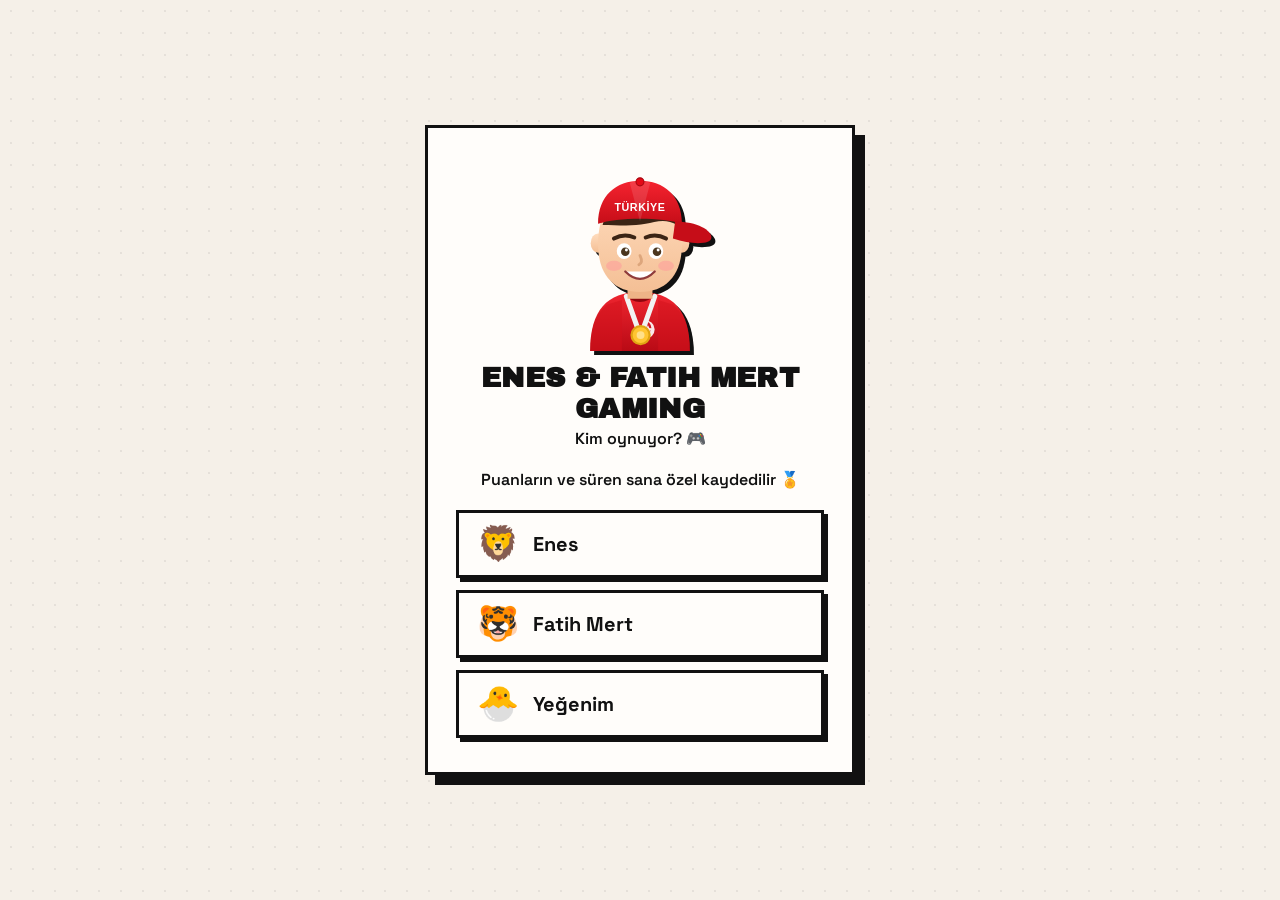
==== commit 87893d05: "Remove login screen, fix Firebase progress sync Anyone can play now: the start page goes straight to" ====
--- a/index.html
+++ b/index.html
@@ -3,7 +3,7 @@
 <head>
 <meta charset="utf-8">
 <meta name="viewport" content="width=device-width, initial-scale=1">
-<title>Enes &amp; Fatih Mert Gaming — Log in</title>
+<title>Enes &amp; Fatih Mert Gaming</title>
 <link rel="icon" href="data:image/svg+xml,<svg xmlns='http://www.w3.org/2000/svg' viewBox='0 0 100 100'><text y='.9em' font-size='90'>🎮</text></svg>">
 <link rel="stylesheet" href="assets/css/style.css">
 <link rel="preconnect" href="https://fonts.googleapis.com">
@@ -13,69 +13,31 @@
 <body>
 
 <div class="login-wrap">
-  <form class="login-card" id="loginForm" autocomplete="off">
-    <img class="mascot lg" id="mascot" src="assets/img/mascot.svg" alt="Mascot">
+  <!-- who is playing today? -->
+  <div class="login-card" id="whoCard">
+    <img class="mascot lg" src="assets/img/mascot.svg" alt="Mascot">
     <h1>Enes &amp; Fatih Mert Gaming</h1>
-    <p class="sub">Learn English &amp; explore the world 🌍</p>
-
-    <input type="password" id="pw" inputmode="numeric" maxlength="8"
-           placeholder="••••" aria-label="Password" autofocus>
-
-    <div class="keypad" id="keypad">
-      <button type="button" data-k="1">1</button>
-      <button type="button" data-k="2">2</button>
-      <button type="button" data-k="3">3</button>
-      <button type="button" data-k="4">4</button>
-      <button type="button" data-k="5">5</button>
-      <button type="button" data-k="6">6</button>
-      <button type="button" data-k="7">7</button>
-      <button type="button" data-k="8">8</button>
-      <button type="button" data-k="9">9</button>
-      <button type="button" class="wide" data-k="clear">Clear</button>
-      <button type="button" data-k="0">0</button>
-      <button type="button" class="wide" data-k="del">⌫</button>
-    </div>
-
-    <button class="btn red" type="submit" style="width:100%">Let's play! 🎮</button>
-    <div class="error" id="err"></div>
-  </form>
+    <p class="sub">Kim oynuyor? 🎮</p>
+    <p class="sub">Puanların ve süren sana özel kaydedilir 🏅</p>
+    <div class="who-list" id="whoList"></div>
+  </div>
 </div>
 
 <script src="assets/js/config.js"></script>
 <script src="assets/js/app.js"></script>
 <script>
-  var pw = document.getElementById("pw");
-  var err = document.getElementById("err");
-  var mascot = document.getElementById("mascot");
-
-  if (EG.Auth.isLoggedIn()) location.replace("hub.html");
-
-  document.getElementById("keypad").addEventListener("click", function (e) {
-    var b = e.target.closest("button");
-    if (!b) return;
-    var k = b.dataset.k;
-    if (k === "clear") pw.value = "";
-    else if (k === "del") pw.value = pw.value.slice(0, -1);
-    else if (pw.value.length < 8) pw.value += k;
-    EG.Sound.init();
-    err.textContent = "";
-    pw.focus();
-  });
-
-  document.getElementById("loginForm").addEventListener("submit", function (e) {
-    e.preventDefault();
-    if (EG.Auth.check(pw.value)) {
+  var list = document.getElementById("whoList");
+  EG.Players.list().forEach(function (p) {
+    var b = document.createElement("button");
+    b.type = "button";
+    b.className = "who-btn";
+    b.innerHTML = '<span class="e">' + p.emoji + '</span><span class="n">' + p.name + '</span>';
+    b.addEventListener("click", function () {
       EG.Sound.good();
-      mascot.classList.add("cheer");
-      EG.Auth.login();
-      setTimeout(function () { location.href = "hub.html"; }, 380);
-    } else {
-      err.textContent = "Oops! Wrong password 🔑";
-      EG.Sound.bad();
-      mascot.classList.remove("sad"); void mascot.offsetWidth; mascot.classList.add("sad");
-      pw.value = "";
-      pw.focus();
-    }
+      EG.Players.select(p.id);
+      location.href = "hub.html";
+    });
+    list.appendChild(b);
   });
 </script>
 </body>
--- a/assets/css/style.css
+++ b/assets/css/style.css
@@ -217,6 +217,10 @@
 .game-card.c-flag { --accent: var(--red); }
 .game-card.c-map { --accent: var(--green); }
 .game-card.c-stats { --accent: var(--pink); }
+.game-card.c-math { --accent: var(--blue); }
+.game-card.c-kelime { --accent: var(--purple); }
+.game-card.c-proje { --accent: var(--yellow); }
+.game-card.c-futbol { --accent: var(--green); }
 
 .mini-stats { font-size: 13px; color: var(--ink); margin-top: 12px; font-weight: 700; }
 .mini-stats b { color: var(--ink); }
@@ -267,6 +271,18 @@
 @keyframes pop { from { transform: scale(.6); opacity: 0; } to { transform: scale(1); opacity: 1; } }
 
 .flag-img { width: min(300px, 78%); border-radius: 0; box-shadow: 8px 8px 0 var(--black); border: var(--brut-border); animation: pop .3s ease; }
+
+.club-logo {
+  width: min(220px, 60%);
+  aspect-ratio: 1 / 1;
+  object-fit: contain;
+  background: #fff;
+  padding: 12px;
+  border-radius: 14px;
+  box-shadow: 8px 8px 0 var(--black);
+  border: var(--brut-border);
+  animation: pop .3s ease;
+}
 
 .feedback { text-align: center; font-size: 21px; font-weight: 800; min-height: 32px; margin-top: 16px; }
 .feedback.good { color: #0a8a4a; }
@@ -447,6 +463,131 @@
 .hist td.score b { color: #0a8a4a; }
 .hist .tag { background: var(--yellow); border: 2px solid var(--black); border-radius: 0; padding: 3px 10px; font-size: 13px; font-weight: 800; }
 
+/* ---------- who is playing ---------- */
+.who-list { display: grid; gap: 12px; margin-top: 6px; }
+
+.who-btn {
+  font: inherit; font-weight: 800; font-size: 20px;
+  display: flex; align-items: center; gap: 14px;
+  width: 100%; padding: 14px 18px; text-align: left;
+  border: var(--brut-border); border-radius: 0;
+  background: var(--paper); color: var(--ink);
+  box-shadow: var(--shadow-sm); cursor: pointer;
+  transition: transform .06s ease, box-shadow .06s ease, background .2s ease;
+}
+.who-btn:hover { background: var(--yellow); transform: translate(-2px, -2px); box-shadow: 6px 6px 0 var(--black); }
+.who-btn:active { transform: translate(4px, 4px); box-shadow: 0 0 0 var(--black); }
+.who-btn .e { font-size: 34px; line-height: 1; }
+
+.who-chip {
+  font: inherit; font-weight: 800; font-size: 14px;
+  display: inline-flex; align-items: center; gap: 7px;
+  padding: 8px 12px; cursor: pointer;
+  border: var(--brut-border); border-radius: 0;
+  background: var(--paper); color: var(--ink);
+  box-shadow: var(--shadow-sm); white-space: nowrap;
+}
+.who-chip:hover { background: var(--green); }
+.who-chip .e { font-size: 18px; }
+
+/* ---------- level chooser (shared by the Turkish games) ---------- */
+.levels { display: grid; grid-template-columns: repeat(auto-fit, minmax(150px, 1fr)); gap: 14px; margin-top: 16px; }
+
+.level {
+  font: inherit; font-weight: 800; font-size: 17px;
+  padding: 18px 12px; cursor: pointer; text-align: center;
+  border: var(--brut-border); border-radius: 0;
+  background: var(--paper); color: var(--ink);
+  box-shadow: var(--shadow-sm);
+  transition: transform .06s ease, box-shadow .06s ease, background .2s ease;
+}
+.level:hover { background: var(--yellow); transform: translate(-2px, -2px); box-shadow: 6px 6px 0 var(--black); }
+.level:active { transform: translate(4px, 4px); box-shadow: 0 0 0 var(--black); }
+.level.on { background: var(--green); }
+.level .lv-e { display: block; font-size: 32px; line-height: 1; margin-bottom: 6px; }
+.level small { display: block; font-weight: 600; color: var(--muted); font-size: 13px; margin-top: 4px; }
+
+.hearts { font-size: 24px; letter-spacing: 2px; }
+
+/* ---------- maths ---------- */
+.sum {
+  font-family: "Archivo Black", sans-serif;
+  font-size: clamp(38px, 12vw, 68px);
+  text-align: center; line-height: 1.2;
+  letter-spacing: 2px;
+  animation: pop .3s ease;
+}
+.sum .blank {
+  display: inline-block; min-width: 1.6em;
+  border-bottom: 8px solid var(--black);
+  color: var(--blue);
+}
+
+.numpad { display: grid; grid-template-columns: repeat(3, 1fr); gap: 10px; max-width: 340px; margin: 18px auto 0; }
+.numpad button {
+  font: inherit; font-family: "Archivo Black", sans-serif; font-size: 26px;
+  padding: 16px 0; cursor: pointer;
+  border: var(--brut-border); border-radius: 0;
+  background: var(--paper); color: var(--ink);
+  box-shadow: var(--shadow-sm);
+}
+.numpad button:hover { background: var(--yellow); }
+.numpad button:active { transform: translate(4px, 4px); box-shadow: 0 0 0 var(--black); }
+.numpad button.ok { background: var(--green); }
+.numpad button.del { background: var(--red); color: #fff; }
+
+/* ---------- word completion ---------- */
+.word-slots { display: flex; justify-content: center; gap: 8px; flex-wrap: wrap; margin-top: 8px; }
+
+.slot {
+  width: 58px; height: 68px;
+  display: grid; place-items: center;
+  font-family: "Archivo Black", sans-serif; font-size: 30px;
+  border: var(--brut-border); background: var(--paper);
+  box-shadow: var(--shadow-sm);
+  text-transform: uppercase;
+}
+.slot.fixed { background: var(--yellow); }
+.slot.hole { background: #fff; border-style: dashed; color: var(--blue); }
+.slot.hole.active { background: var(--yellow); border-style: solid; box-shadow: 0 0 0 4px var(--blue); }
+.slot.hole.over { background: var(--green); }
+.slot.hole.filled { border-style: solid; background: var(--paper); color: var(--ink); }
+.slot.good { background: var(--green); }
+.slot.bad { background: var(--red); color: #fff; animation: shake .4s ease; }
+
+.letter-bank { display: flex; justify-content: center; gap: 10px; flex-wrap: wrap; margin-top: 22px; }
+
+.letter {
+  width: 58px; height: 62px;
+  display: grid; place-items: center;
+  font: inherit; font-family: "Archivo Black", sans-serif; font-size: 26px;
+  text-transform: uppercase; cursor: grab;
+  border: var(--brut-border); border-radius: 0;
+  background: var(--paper); color: var(--ink);
+  box-shadow: var(--shadow-sm);
+  touch-action: none; user-select: none;
+}
+.letter:hover { background: var(--yellow); }
+.letter.used { opacity: .28; pointer-events: none; }
+.letter.dragging { opacity: .55; }
+
+/* the tile that follows the finger while dragging */
+.drag-ghost {
+  position: fixed; z-index: 90; pointer-events: none;
+  width: 58px; height: 62px; display: grid; place-items: center;
+  font-family: "Archivo Black", sans-serif; font-size: 26px; text-transform: uppercase;
+  border: var(--brut-border); background: var(--yellow);
+  box-shadow: var(--shadow); transform: translate(-50%, -50%);
+}
+
+/* ---------- grown-up dashboard ---------- */
+.who-table { width: 100%; border-collapse: collapse; font-size: 15px; }
+.who-table th { text-align: left; color: var(--muted); font-size: 13px; padding: 6px 8px; text-transform: uppercase; font-weight: 800; }
+.who-table td { padding: 10px 8px; border-top: 2px solid var(--black); font-weight: 700; }
+.who-table td.name { display: flex; align-items: center; gap: 8px; }
+.who-table td.name .e { font-size: 22px; }
+.who-table tr.me td { background: var(--yellow); }
+
 /* ---------- confetti ---------- */
 #confetti { position: fixed; inset: 0; pointer-events: none; z-index: 60; }
 
@@ -500,10 +641,32 @@
 
   .hist { font-size: 13px; }
   .hist td, .hist th { padding: 7px 4px; }
+
+  /* the topbar gets crowded once the player chip is there */
+  .who-chip { font-size: 12px; padding: 7px 9px; }
+  .who-chip .n { display: none; }
+  .who-chip .e { font-size: 20px; }
+
+  .levels { grid-template-columns: 1fr 1fr; gap: 10px; }
+  .level { font-size: 15px; padding: 14px 8px; }
+  .level .lv-e { font-size: 26px; }
+
+  .numpad { max-width: 100%; gap: 8px; }
+  .numpad button { font-size: 24px; padding: 18px 0; }
+
+  .word-slots { gap: 6px; }
+  .slot { width: 44px; height: 54px; font-size: 24px; }
+  .letter, .drag-ghost { width: 48px; height: 52px; font-size: 22px; }
+  .letter-bank { gap: 8px; }
+
+  .who-table { font-size: 13px; }
+  .who-table td, .who-table th { padding: 8px 4px; }
 }
 
 /* very narrow phones */
 @media (max-width: 380px) {
   .options { grid-template-columns: 1fr; }
   .topbar h1 { font-size: 15px; }
-}
+  .slot { width: 38px; height: 48px; font-size: 20px; }
+  .letter, .drag-ghost { width: 42px; height: 46px; font-size: 19px; }
+}
